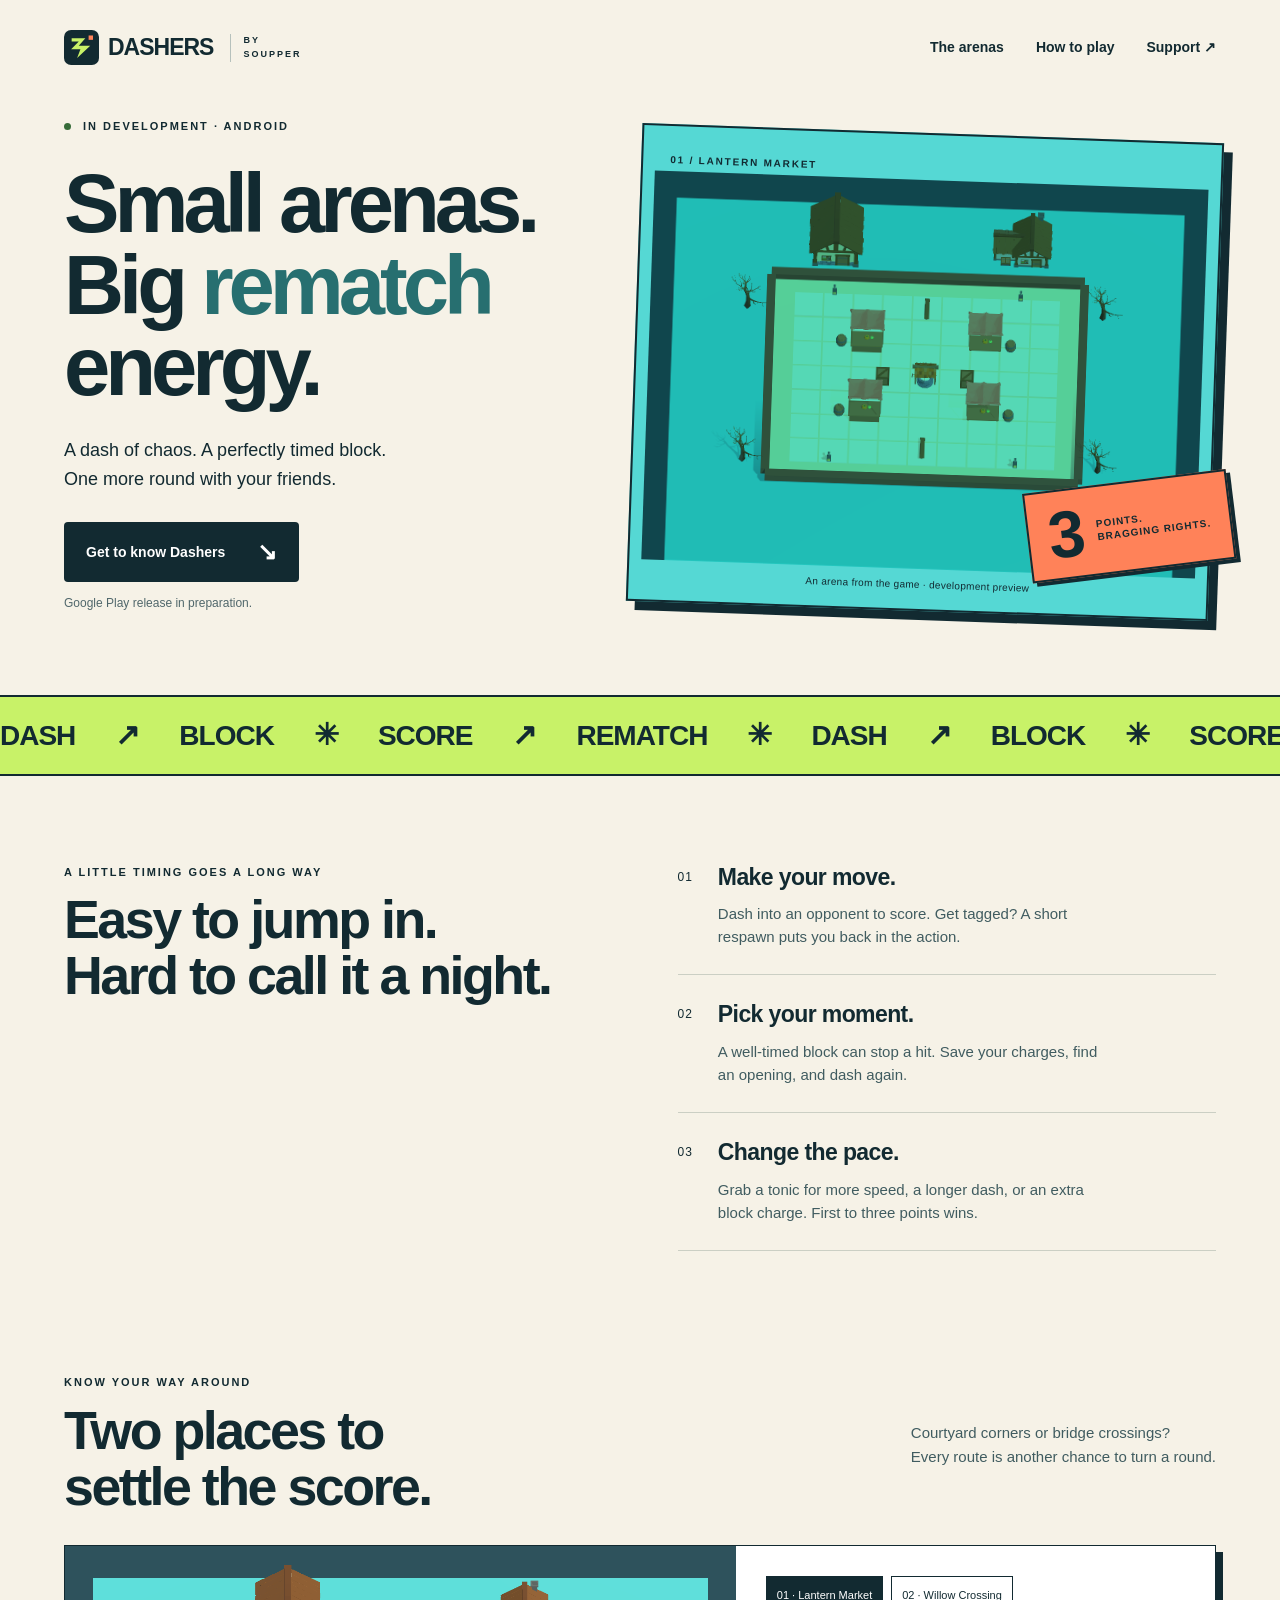
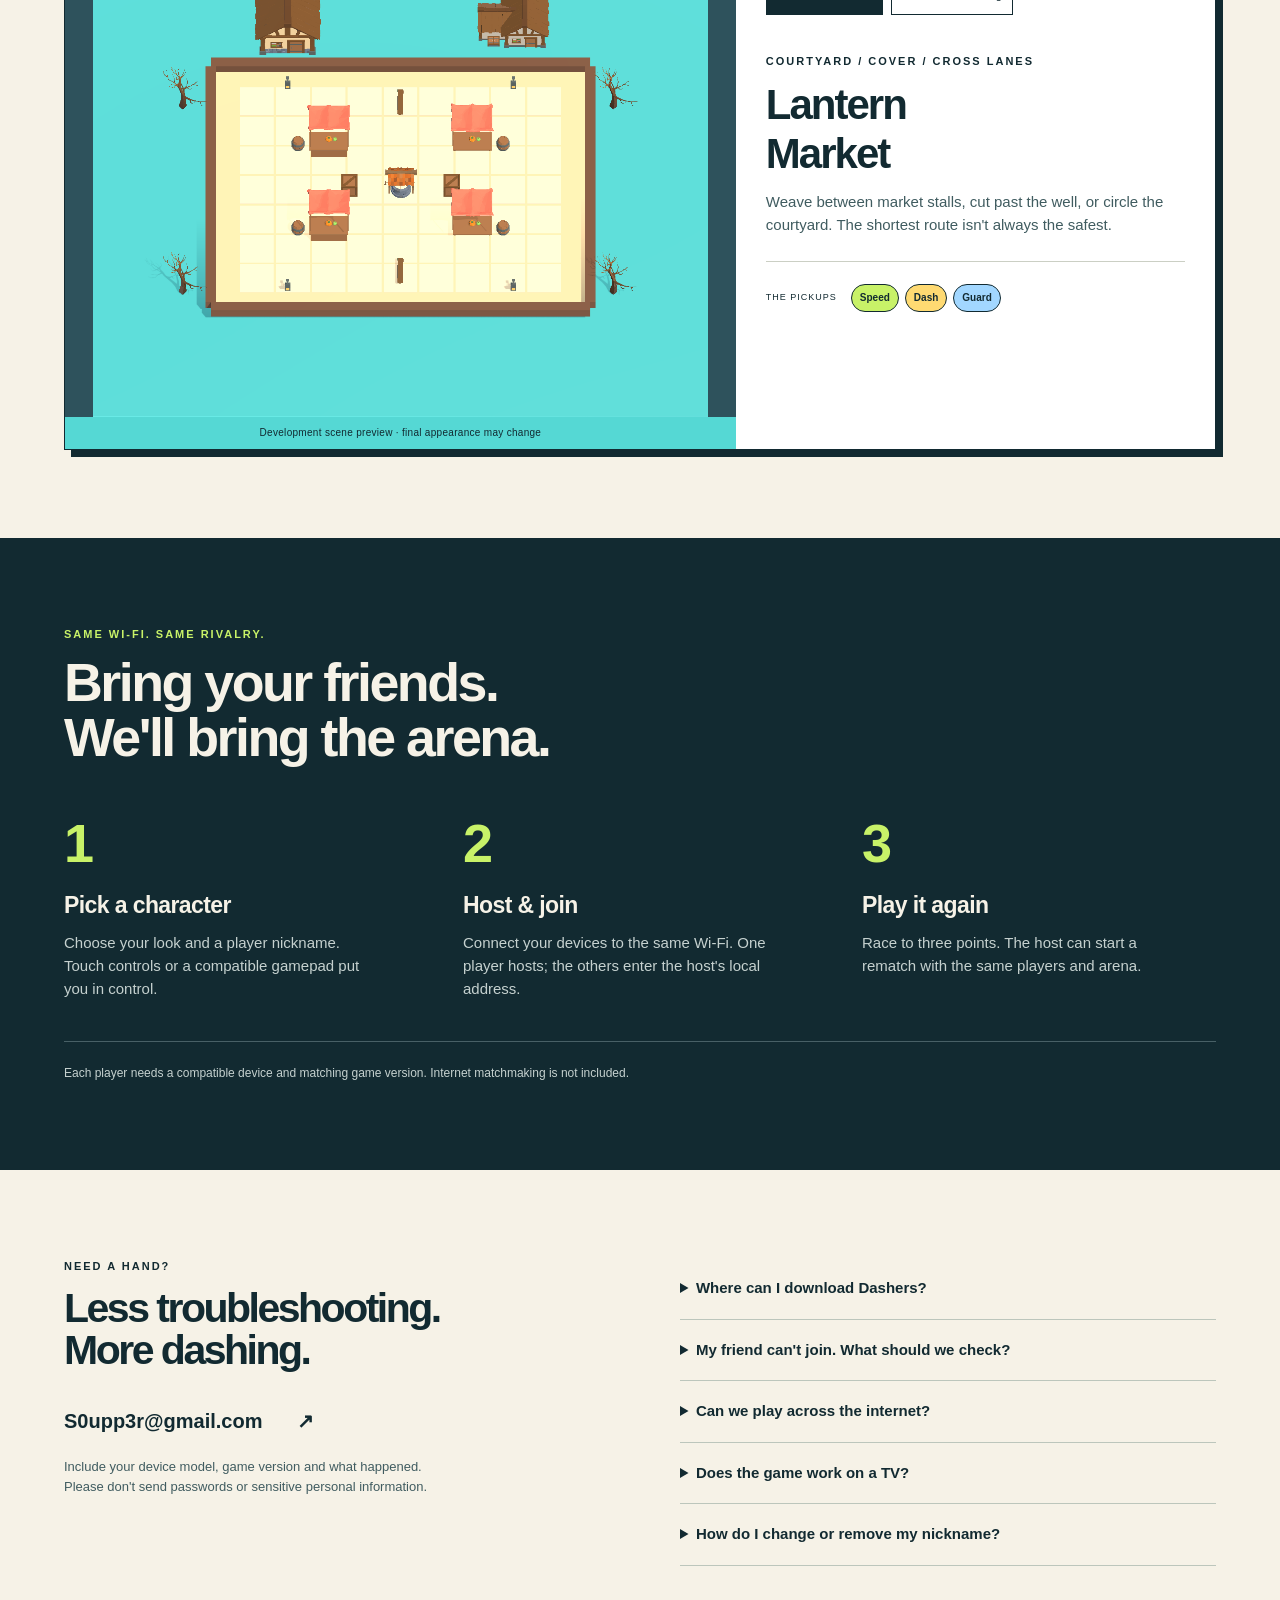
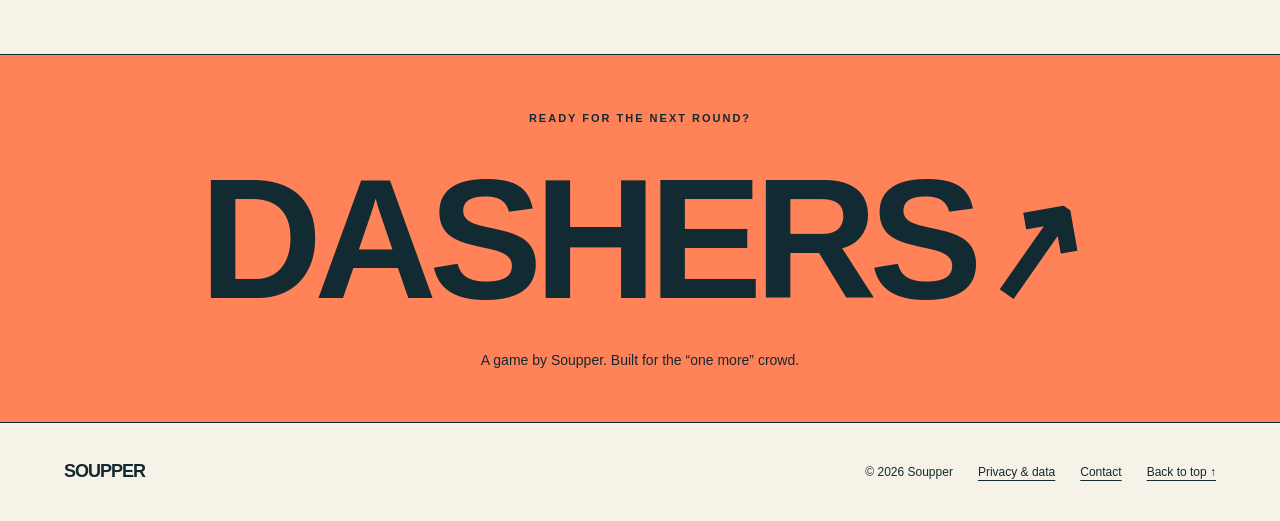
==== docs/index.html @ 2ef4d8c9 "Add Dashers development website and support pages" ====
<!doctype html>
<html lang="en"><head><meta charset="utf-8"><meta name="viewport" content="width=device-width,initial-scale=1"><meta name="theme-color" content="#122a31"><title>Dashers — Dash. Block. Rematch.</title><meta name="description" content="Dashers by Soupper. A colorful local multiplayer arena game for Android. Pick your character, play on the same Wi-Fi, and race to three points."><link rel="icon" href="mark.svg" type="image/svg+xml"><link rel="stylesheet" href="style.css"></head>
<body><a class="skip" href="#main">Skip to content</a><header><a class="brand" href="./" aria-label="Dashers home"><img src="mark.svg" width="35" height="35" alt="">DASHERS<span>BY SOUPPER</span></a><nav aria-label="Main navigation"><a href="#arenas">The arenas</a><a href="#play">How to play</a><a href="#support">Support <span aria-hidden="true">↗</span></a></nav></header>
<main id="main"><section class="hero"><div class="hero-copy"><p class="eyebrow"><span class="dot"></span> IN DEVELOPMENT · ANDROID</p><h1>Small arenas.<br>Big <em>rematch</em><br>energy.</h1><p class="intro">A dash of chaos. A perfectly timed block.<br>One more round with your friends.</p><a class="button" href="#play">Get to know Dashers <span aria-hidden="true">↘</span></a><p class="availability">Google Play release in preparation.</p></div><div class="hero-art"><span class="arena-label">01 / LANTERN MARKET</span><img src="lantern-market.png" alt="Development preview of Lantern Market: four stalls and a well inside a compact courtyard" width="1280" height="900" fetchpriority="high"><div class="score-sticker"><b>3</b><span>POINTS.<br>BRAGGING RIGHTS.</span></div><span class="art-caption">An arena from the game · development preview</span></div></section>
<div class="ticker" aria-label="Dash, block, score, rematch"><span>DASH <i>↗</i> BLOCK <i>✳</i> SCORE <i>↗</i> REMATCH <i>✳</i></span><span aria-hidden="true">DASH <i>↗</i> BLOCK <i>✳</i> SCORE <i>↗</i> REMATCH <i>✳</i></span></div>
<section class="game-loop section"><div><p class="eyebrow">A LITTLE TIMING GOES A LONG WAY</p><h2>Easy to jump in.<br>Hard to call it a night.</h2></div><div class="loop-list"><article><span class="number">01</span><div><h3>Make your move.</h3><p>Dash into an opponent to score. Get tagged? A short respawn puts you back in the action.</p></div></article><article><span class="number">02</span><div><h3>Pick your moment.</h3><p>A well-timed block can stop a hit. Save your charges, find an opening, and dash again.</p></div></article><article><span class="number">03</span><div><h3>Change the pace.</h3><p>Grab a tonic for more speed, a longer dash, or an extra block charge. First to three points wins.</p></div></article></div></section>
<section class="arenas section" id="arenas"><div class="section-heading"><div><p class="eyebrow">KNOW YOUR WAY AROUND</p><h2>Two places to<br>settle the score.</h2></div><p>Courtyard corners or bridge crossings?<br>Every route is another chance to turn a round.</p></div><div class="arena-layout"><div class="arena-visual"><img id="arena-image" src="lantern-market.png" alt="Lantern Market development preview" width="1280" height="900" loading="lazy"><span class="art-caption">Development scene preview · final appearance may change</span></div><div class="arena-details"><div class="map-buttons" role="group" aria-label="Choose an arena preview"><button type="button" class="selected" data-map="market" aria-pressed="true">01 · Lantern Market</button><button type="button" data-map="willow" aria-pressed="false">02 · Willow Crossing</button></div><div aria-live="polite"><p class="eyebrow" id="arena-type">COURTYARD / COVER / CROSS LANES</p><h3 id="arena-name">Lantern<br>Market</h3><p id="arena-description">Weave between market stalls, cut past the well, or circle the courtyard. The shortest route isn't always the safest.</p></div><div class="tonics"><span>THE PICKUPS</span><b class="speed">Speed</b><b class="dash">Dash</b><b class="guard">Guard</b></div></div></div></section>
<section class="play section" id="play"><p class="eyebrow">SAME WI-FI. SAME RIVALRY.</p><h2>Bring your friends.<br>We'll bring the arena.</h2><div class="steps"><article><b>1</b><h3>Pick a character</h3><p>Choose your look and a player nickname. Touch controls or a compatible gamepad put you in control.</p></article><article><b>2</b><h3>Host & join</h3><p>Connect your devices to the same Wi-Fi. One player hosts; the others enter the host's local address.</p></article><article><b>3</b><h3>Play it again</h3><p>Race to three points. The host can start a rematch with the same players and arena.</p></article></div><p class="play-note">Each player needs a compatible device and matching game version. Internet matchmaking is not included.</p></section>
<section class="support section" id="support"><div><p class="eyebrow">NEED A HAND?</p><h2>Less troubleshooting.<br>More dashing.</h2><a class="text-link" href="mailto:S0upp3r@gmail.com?subject=Dashers%20support">S0upp3r@gmail.com <span aria-hidden="true">↗</span></a><p>Include your device model, game version and what happened. Please don't send passwords or sensitive personal information.</p></div><div class="faq"><details><summary>Where can I download Dashers?</summary><p>Dashers is in development. The Google Play release is being prepared; there is no public download available from this page yet.</p></details><details><summary>My friend can't join. What should we check?</summary><p>Use the same Wi-Fi and game version. Enter the host device's local address, not 127.0.0.1. Guest Wi-Fi or client isolation can prevent devices from connecting. Make sure the host has started a game.</p></details><details><summary>Can we play across the internet?</summary><p>The current game uses direct local-network multiplayer. Public matchmaking and relay services are not included.</p></details><details><summary>Does the game work on a TV?</summary><p>On compatible Android phones and receivers, you may be able to mirror your phone screen using the phone's casting settings. This is screen mirroring, not a separate TV app or a separate controller display. Compatibility depends on your devices.</p></details><details><summary>How do I change or remove my nickname?</summary><p>Change the name in the game menu, or choose “Use backup name” to replace it. Clearing the app's storage in Android settings removes locally saved preferences and resets the app.</p></details></div></section>
<section class="closing"><span>READY FOR THE NEXT ROUND?</span><strong>DASHERS<span aria-hidden="true">↗</span></strong><p>A game by Soupper. Built for the “one more” crowd.</p></section></main><footer><a class="brand" href="./">SOUPPER</a><span>© 2026 Soupper</span><a href="privacy.html">Privacy & data</a><a href="mailto:S0upp3r@gmail.com">Contact</a><a href="#main">Back to top ↑</a></footer>
<script>const maps={market:{image:'lantern-market.png',name:'Lantern Market',type:'COURTYARD / COVER / CROSS LANES',description:"Weave between market stalls, cut past the well, or circle the courtyard. The shortest route isn't always the safest."},willow:{image:'willow-crossing.png',name:'Willow Crossing',type:'GARDEN BANKS / THREE BRIDGES / FLANKING ROUTES',description:'Take the center bridge or slip around the sides. Rocks and stumps break up the garden banks, giving every crossing a different angle.'}};document.querySelectorAll('[data-map]').forEach(button=>button.addEventListener('click',()=>{const map=maps[button.dataset.map];document.querySelectorAll('[data-map]').forEach(b=>{b.classList.toggle('selected',b===button);b.setAttribute('aria-pressed',String(b===button));});const image=document.getElementById('arena-image');image.src=map.image;image.alt=map.name+' development preview';document.getElementById('arena-name').textContent=map.name;document.getElementById('arena-type').textContent=map.type;document.getElementById('arena-description').textContent=map.description;}));</script></body></html>
---- docs/style.css ----
:root{--ink:#122a31;--paper:#f6f2e7;--mint:#c8f268;--teal:#55d8d4;--orange:#ff8259;--line:#cbcfc4}*{box-sizing:border-box}html{scroll-behavior:smooth;scroll-padding-top:24px}body{margin:0;background:var(--paper);color:var(--ink);font-family:Arial,Helvetica,sans-serif;line-height:1.55}a{color:inherit}button{font:inherit}a:focus-visible,button:focus-visible,summary:focus-visible{outline:3px solid #c4441a;outline-offset:5px}header{max-width:1440px;margin:auto;padding:30px 5%;display:flex;justify-content:space-between;align-items:center;gap:24px}.brand{display:flex;gap:9px;align-items:center;text-decoration:none;font-weight:900;font-size:23px;letter-spacing:-1px}.brand span{font-size:9px;letter-spacing:2px;max-width:55px;border-left:1px solid #b6c1bc;padding-left:12px;margin-left:8px}nav{display:flex;gap:32px;font-weight:700;font-size:14px}nav a{text-decoration:none}nav a:hover,.text-link:hover{text-decoration:underline}.skip{position:absolute;left:12px;top:-100px;padding:14px;background:white;z-index:9}.skip:focus{top:12px}.hero{max-width:1440px;margin:22px auto 70px;padding:0 5%;display:grid;grid-template-columns:1fr 1.08fr;gap:32px;align-items:center}.eyebrow{font-size:11px;font-weight:800;letter-spacing:2px;line-height:1.6}.dot{display:inline-block;width:7px;height:7px;border-radius:50%;background:#376c39;margin-right:7px}h1,h2,h3,p{margin-top:0}h1{font-size:clamp(48px,6.5vw,91px);font-weight:900;letter-spacing:-5px;line-height:.98;margin:28px 0}h1 em{font-style:normal;color:#276f70}h2{font-size:clamp(32px,4.2vw,56px);letter-spacing:-2.5px;line-height:1.04;font-weight:900}h3{font-size:23px;line-height:1.15;letter-spacing:-.6px;margin-bottom:12px}.intro{font-size:18px;line-height:1.6;margin-bottom:29px}.button{display:inline-flex;align-items:center;gap:32px;background:var(--ink);color:white;text-decoration:none;padding:18px 22px;border-radius:4px;font-size:14px;font-weight:700}.button:hover{background:#276f70}.button span{font-size:24px;line-height:1}.availability{font-size:12px;margin:12px 0;color:#50676b}.hero-art{background:var(--teal);position:relative;transform:rotate(2deg);border:2px solid var(--ink);box-shadow:9px 9px 0 var(--ink);padding:20px 12px 8px;min-width:0}.hero-art>img{display:block;width:100%;height:auto;mix-blend-mode:multiply}.arena-label{display:inline-block;font-size:10px;font-weight:bold;letter-spacing:1.8px;margin:0 15px}.art-caption{display:block;font-size:10px;text-align:center;letter-spacing:.3px;padding:8px}.score-sticker{position:absolute;bottom:45px;right:-24px;display:flex;gap:12px;align-items:center;background:var(--orange);border:2px solid var(--ink);box-shadow:4px 4px 0 var(--ink);transform:rotate(-9deg);padding:10px 19px}.score-sticker b{font-size:66px;line-height:1}.score-sticker span{font-size:10px;line-height:1.3;font-weight:900;letter-spacing:1px}.ticker{background:var(--mint);border-block:2px solid var(--ink);overflow:hidden;display:flex;gap:40px;white-space:nowrap;padding:15px 0;font-size:28px;font-weight:900;letter-spacing:-1px}.ticker span{display:flex;gap:40px;align-items:center}.ticker i{font-style:normal;font-size:30px}.section{padding:88px 5%;max-width:1440px;margin:auto}.game-loop{display:grid;grid-template-columns:1fr 1fr;gap:75px}.loop-list article{display:flex;gap:25px;padding:0 0 26px;margin-bottom:26px;border-bottom:1px solid var(--line)}.loop-list article:last-child{margin-bottom:0}.number{font-size:12px;letter-spacing:1px;padding-top:4px}.loop-list p,.section-heading>p{font-size:15px;max-width:390px;color:#405c60;margin-bottom:0}.arenas{padding-top:35px}.section-heading{display:flex;justify-content:space-between;gap:35px;align-items:center;margin-bottom:30px}.section-heading h2{margin-bottom:0}.arena-layout{display:grid;grid-template-columns:1.4fr 1fr;border:1px solid var(--ink);background:white;box-shadow:7px 7px 0 var(--ink)}.arena-visual{background:#55d8d4;display:flex;flex-direction:column;justify-content:center;min-width:0}.arena-visual img{width:100%;height:auto;display:block}.arena-details{padding:30px}.map-buttons{display:flex;flex-wrap:wrap;gap:8px;margin-bottom:38px}.map-buttons button{font-size:11px;border:1px solid var(--ink);background:transparent;color:var(--ink);padding:10px;cursor:pointer}.map-buttons button.selected{background:var(--ink);color:white}.arena-details h3{font-size:42px;letter-spacing:-2px;max-width:280px}.arena-details p:not(.eyebrow){font-size:15px;color:#405c60}.tonics{display:flex;gap:6px;align-items:center;flex-wrap:wrap;border-top:1px solid var(--line);margin-top:25px;padding-top:22px}.tonics span{font-size:9px;letter-spacing:1px;margin-right:8px}.tonics b{border:1px solid var(--ink);font-size:10px;padding:5px 8px;border-radius:30px}.speed{background:#c8f268}.dash{background:#ffda72}.guard{background:#a2d7ff}.play{background:var(--ink);color:var(--paper);max-width:none;padding-inline:max(5%,calc((100vw - 1296px)/2))}.play>.eyebrow{color:var(--mint)}.steps{display:grid;grid-template-columns:repeat(3,1fr);gap:45px;margin-top:50px}.steps b{display:block;color:var(--mint);font-size:54px;font-weight:900;line-height:1;margin-bottom:22px}.steps p{color:#c5d1cf;font-size:15px;max-width:310px}.play-note{border-top:1px solid #486066;padding-top:22px;margin:25px 0 0;color:#c5d1cf;font-size:12px}.support{display:grid;grid-template-columns:1fr 1fr;gap:80px}.support h2{font-size:41px}.text-link{display:inline-flex;gap:35px;font-weight:bold;font-size:20px;text-decoration:none;margin:0 0 20px}.support>div>p:not(.eyebrow){font-size:13px;color:#405c60;max-width:365px}details{border-bottom:1px solid #bcc6bc;padding:19px 0}summary{cursor:pointer;font-size:15px;font-weight:700;line-height:1.5}details p{font-size:14px;color:#405c60;margin:15px 0 0}.closing{background:var(--orange);padding:50px 5%;text-align:center;border-block:1px solid var(--ink)}.closing>span{font-size:11px;font-weight:bold;letter-spacing:2px}.closing strong{font-weight:900;font-size:clamp(54px,14vw,170px);line-height:1.3;display:block;letter-spacing:-8px}.closing strong span{font-size:.8em;display:inline-block;transform:rotate(-10deg)}.closing p{font-size:14px;margin:0}footer{padding:35px 5%;display:flex;gap:25px;align-items:center;font-size:12px;flex-wrap:wrap}footer .brand{margin-right:auto;font-size:18px}footer a:not(.brand){text-decoration:underline;text-underline-offset:4px}.privacy{max-width:850px;padding:65px 6% 90px;margin:auto}.privacy h1{font-size:54px;letter-spacing:-3px;line-height:1.1}.privacy h2{font-size:27px;letter-spacing:-.8px;margin-top:38px}.privacy p,.privacy li{font-size:16px;line-height:1.7}.notice{padding:20px;background:#e6eddf;border-left:4px solid #276f70}.privacy a{text-underline-offset:3px}@media(max-width:850px){header{padding:22px 6%}.brand span{display:none}nav{gap:18px;font-size:12px}.hero{grid-template-columns:1fr;margin-top:15px;padding:0 7%;gap:35px}h1{font-size:72px;letter-spacing:-4px}.hero-art{margin:0 14px 0 0}.game-loop,.support{grid-template-columns:1fr;gap:28px}.arena-layout{grid-template-columns:1fr}.section-heading{display:block}.section-heading>p{margin-top:20px}.arena-details h3{max-width:none}.map-buttons{margin-bottom:28px}.section{padding:60px 7%}.steps{gap:24px}.closing strong{letter-spacing:-4px}.support h2{font-size:36px}}@media(max-width:500px){header{gap:12px}.brand{font-size:19px}.brand img{width:28px;height:28px}nav{gap:13px}nav a:first-child{display:none}h1{font-size:58px;letter-spacing:-3.7px}.intro{font-size:16px}.hero-art{margin-right:15px}.score-sticker{right:-18px;bottom:30px;padding:7px 12px}.score-sticker b{font-size:47px}.score-sticker span{font-size:8px}.ticker{font-size:22px}.ticker,.ticker span{gap:23px}.steps{grid-template-columns:1fr;gap:25px;margin-top:35px}.steps article{border-top:1px solid #486066;padding-top:20px}.steps b{float:left;font-size:38px;margin:0 20px 35px 0}.steps h3{font-size:20px}.steps p{margin:0}.arena-details{padding:25px}.map-buttons{gap:6px}.map-buttons button{font-size:10px}.closing strong{font-size:58px;letter-spacing:-3px}footer{gap:18px}.privacy h1{font-size:43px}}@media(prefers-reduced-motion:reduce){html{scroll-behavior:auto}}
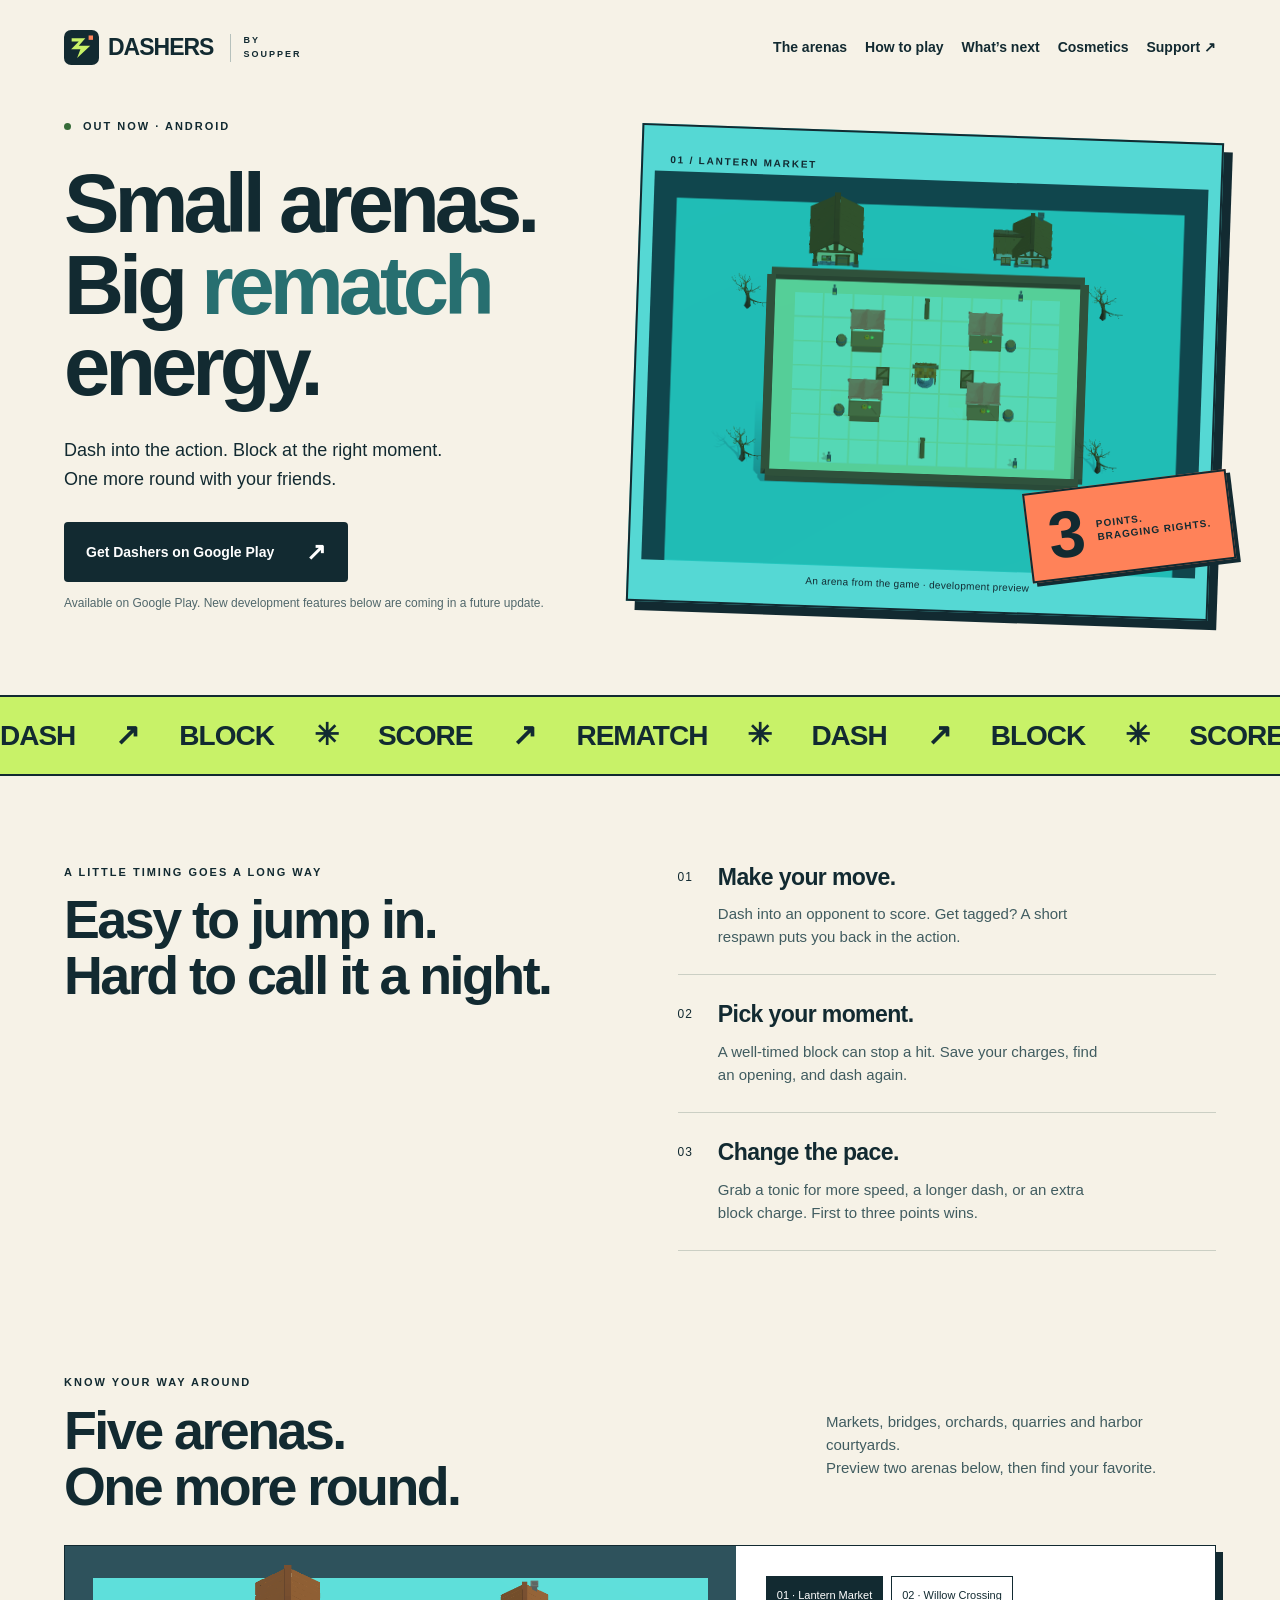
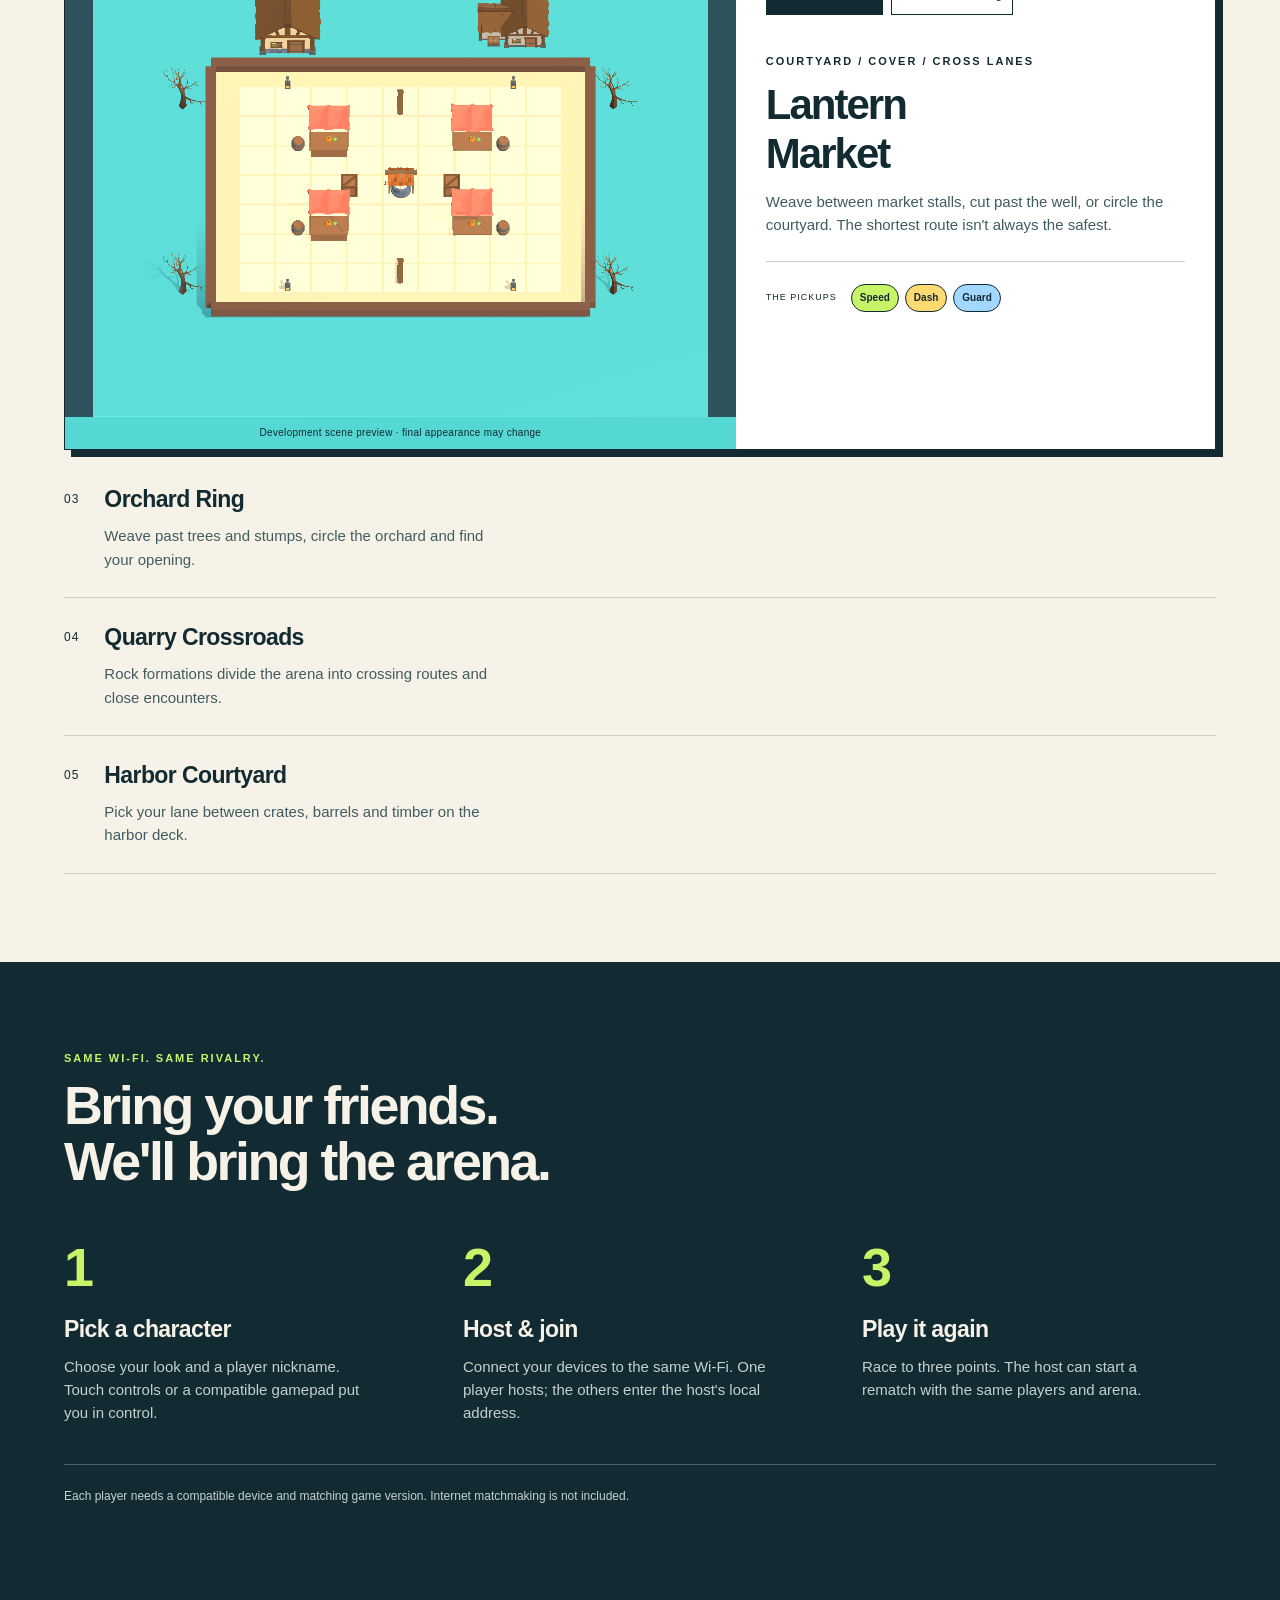
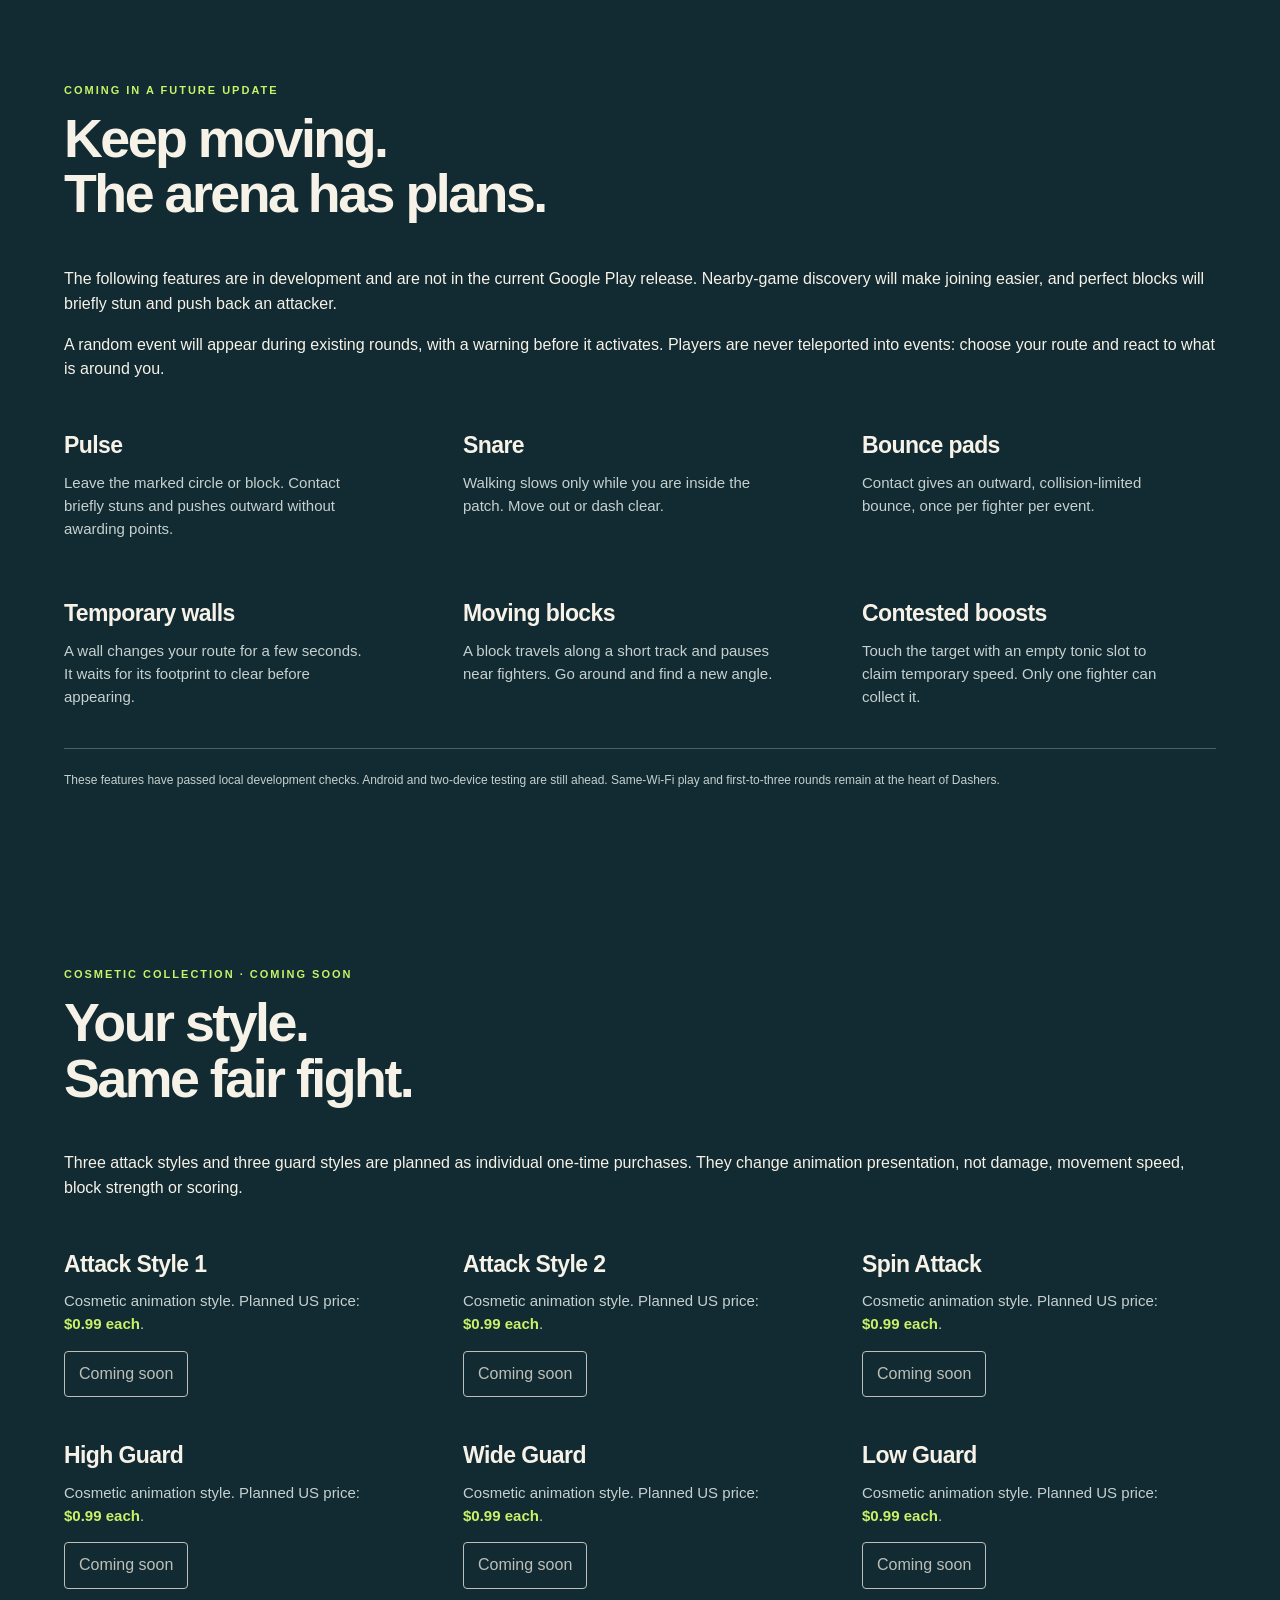
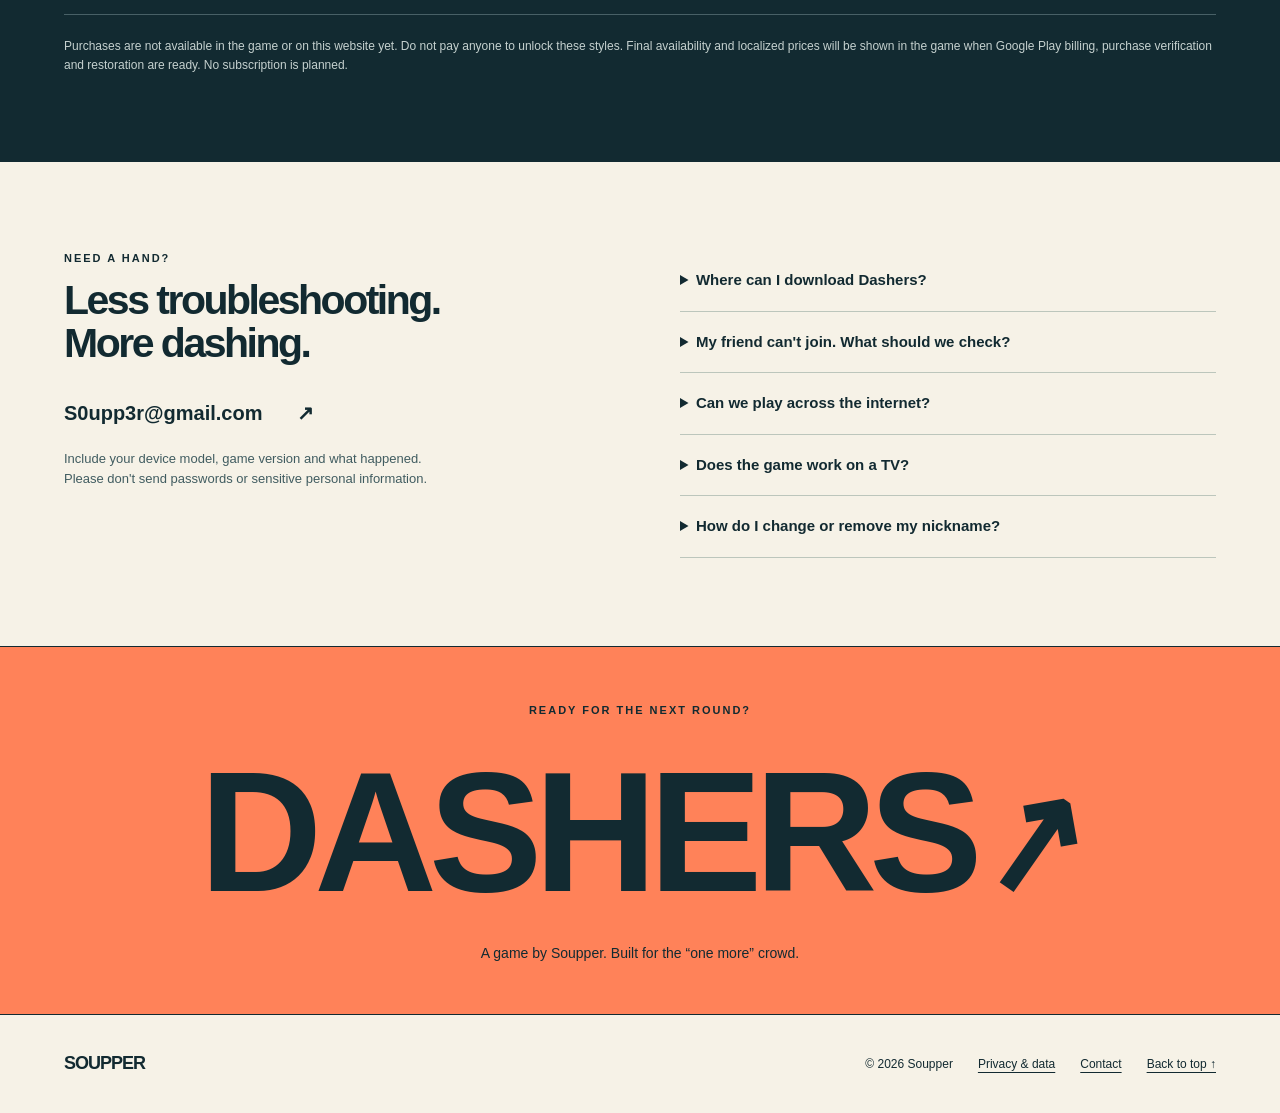
==== commit 7e364bbb: "Announce Dashers launch and prepare future cosmetic catalog" ====
--- a/docs/index.html
+++ b/docs/index.html
@@ -1,11 +1,13 @@
 <!doctype html>
-<html lang="en"><head><meta charset="utf-8"><meta name="viewport" content="width=device-width,initial-scale=1"><meta name="theme-color" content="#122a31"><title>Dashers — Dash. Block. Rematch.</title><meta name="description" content="Dashers by Soupper. A colorful local multiplayer arena game for Android. Pick your character, play on the same Wi-Fi, and race to three points."><link rel="icon" href="mark.svg" type="image/svg+xml"><link rel="stylesheet" href="style.css"></head>
-<body><a class="skip" href="#main">Skip to content</a><header><a class="brand" href="./" aria-label="Dashers home"><img src="mark.svg" width="35" height="35" alt="">DASHERS<span>BY SOUPPER</span></a><nav aria-label="Main navigation"><a href="#arenas">The arenas</a><a href="#play">How to play</a><a href="#support">Support <span aria-hidden="true">↗</span></a></nav></header>
-<main id="main"><section class="hero"><div class="hero-copy"><p class="eyebrow"><span class="dot"></span> IN DEVELOPMENT · ANDROID</p><h1>Small arenas.<br>Big <em>rematch</em><br>energy.</h1><p class="intro">A dash of chaos. A perfectly timed block.<br>One more round with your friends.</p><a class="button" href="#play">Get to know Dashers <span aria-hidden="true">↘</span></a><p class="availability">Google Play release in preparation.</p></div><div class="hero-art"><span class="arena-label">01 / LANTERN MARKET</span><img src="lantern-market.png" alt="Development preview of Lantern Market: four stalls and a well inside a compact courtyard" width="1280" height="900" fetchpriority="high"><div class="score-sticker"><b>3</b><span>POINTS.<br>BRAGGING RIGHTS.</span></div><span class="art-caption">An arena from the game · development preview</span></div></section>
+<html lang="en"><head><meta charset="utf-8"><meta name="viewport" content="width=device-width,initial-scale=1"><meta name="theme-color" content="#122a31"><title>Dashers — Dash. Block. Rematch.</title><meta name="description" content="Dashers by Soupper. A colorful local multiplayer arena game for Android. Pick your character, play on the same Wi-Fi, and race to three points."><link rel="icon" href="mark.svg" type="image/svg+xml"><link rel="stylesheet" href="style.css"><style>nav{flex-wrap:wrap;gap:18px}.steps button[disabled]{cursor:default;opacity:.75}.steps strong{color:var(--mint)}@media(max-width:600px){nav{gap:10px;font-size:11px}nav a[href="#updates"],nav a[href="#play"]{display:none}}</style></head>
+<body><a class="skip" href="#main">Skip to content</a><header><a class="brand" href="./" aria-label="Dashers home"><img src="mark.svg" width="35" height="35" alt="">DASHERS<span>BY SOUPPER</span></a><nav aria-label="Main navigation"><a href="#arenas">The arenas</a><a href="#play">How to play</a><a href="#updates">What’s next</a><a href="#cosmetics">Cosmetics</a><a href="#support">Support <span aria-hidden="true">↗</span></a></nav></header>
+<main id="main"><section class="hero"><div class="hero-copy"><p class="eyebrow"><span class="dot"></span> OUT NOW · ANDROID</p><h1>Small arenas.<br>Big <em>rematch</em><br>energy.</h1><p class="intro">Dash into the action. Block at the right moment.<br>One more round with your friends.</p><a class="button" href="https://play.google.com/store/apps/details?id=com.soupper.dashers">Get Dashers on Google Play <span aria-hidden="true">↗</span></a><p class="availability">Available on Google Play. New development features below are coming in a future update.</p></div><div class="hero-art"><span class="arena-label">01 / LANTERN MARKET</span><img src="lantern-market.png" alt="Development preview of Lantern Market: four stalls and a well inside a compact courtyard" width="1280" height="900" fetchpriority="high"><div class="score-sticker"><b>3</b><span>POINTS.<br>BRAGGING RIGHTS.</span></div><span class="art-caption">An arena from the game · development preview</span></div></section>
 <div class="ticker" aria-label="Dash, block, score, rematch"><span>DASH <i>↗</i> BLOCK <i>✳</i> SCORE <i>↗</i> REMATCH <i>✳</i></span><span aria-hidden="true">DASH <i>↗</i> BLOCK <i>✳</i> SCORE <i>↗</i> REMATCH <i>✳</i></span></div>
 <section class="game-loop section"><div><p class="eyebrow">A LITTLE TIMING GOES A LONG WAY</p><h2>Easy to jump in.<br>Hard to call it a night.</h2></div><div class="loop-list"><article><span class="number">01</span><div><h3>Make your move.</h3><p>Dash into an opponent to score. Get tagged? A short respawn puts you back in the action.</p></div></article><article><span class="number">02</span><div><h3>Pick your moment.</h3><p>A well-timed block can stop a hit. Save your charges, find an opening, and dash again.</p></div></article><article><span class="number">03</span><div><h3>Change the pace.</h3><p>Grab a tonic for more speed, a longer dash, or an extra block charge. First to three points wins.</p></div></article></div></section>
-<section class="arenas section" id="arenas"><div class="section-heading"><div><p class="eyebrow">KNOW YOUR WAY AROUND</p><h2>Two places to<br>settle the score.</h2></div><p>Courtyard corners or bridge crossings?<br>Every route is another chance to turn a round.</p></div><div class="arena-layout"><div class="arena-visual"><img id="arena-image" src="lantern-market.png" alt="Lantern Market development preview" width="1280" height="900" loading="lazy"><span class="art-caption">Development scene preview · final appearance may change</span></div><div class="arena-details"><div class="map-buttons" role="group" aria-label="Choose an arena preview"><button type="button" class="selected" data-map="market" aria-pressed="true">01 · Lantern Market</button><button type="button" data-map="willow" aria-pressed="false">02 · Willow Crossing</button></div><div aria-live="polite"><p class="eyebrow" id="arena-type">COURTYARD / COVER / CROSS LANES</p><h3 id="arena-name">Lantern<br>Market</h3><p id="arena-description">Weave between market stalls, cut past the well, or circle the courtyard. The shortest route isn't always the safest.</p></div><div class="tonics"><span>THE PICKUPS</span><b class="speed">Speed</b><b class="dash">Dash</b><b class="guard">Guard</b></div></div></div></section>
+<section class="arenas section" id="arenas"><div class="section-heading"><div><p class="eyebrow">KNOW YOUR WAY AROUND</p><h2>Five arenas.<br>One more round.</h2></div><p>Markets, bridges, orchards, quarries and harbor courtyards.<br>Preview two arenas below, then find your favorite.</p></div><div class="arena-layout"><div class="arena-visual"><img id="arena-image" src="lantern-market.png" alt="Lantern Market development preview" width="1280" height="900" loading="lazy"><span class="art-caption">Development scene preview · final appearance may change</span></div><div class="arena-details"><div class="map-buttons" role="group" aria-label="Choose an arena preview"><button type="button" class="selected" data-map="market" aria-pressed="true">01 · Lantern Market</button><button type="button" data-map="willow" aria-pressed="false">02 · Willow Crossing</button></div><div aria-live="polite"><p class="eyebrow" id="arena-type">COURTYARD / COVER / CROSS LANES</p><h3 id="arena-name">Lantern<br>Market</h3><p id="arena-description">Weave between market stalls, cut past the well, or circle the courtyard. The shortest route isn't always the safest.</p></div><div class="tonics"><span>THE PICKUPS</span><b class="speed">Speed</b><b class="dash">Dash</b><b class="guard">Guard</b></div></div></div><div class="loop-list" style="margin-top:36px"><article><span class="number">03</span><div><h3>Orchard Ring</h3><p>Weave past trees and stumps, circle the orchard and find your opening.</p></div></article><article><span class="number">04</span><div><h3>Quarry Crossroads</h3><p>Rock formations divide the arena into crossing routes and close encounters.</p></div></article><article><span class="number">05</span><div><h3>Harbor Courtyard</h3><p>Pick your lane between crates, barrels and timber on the harbor deck.</p></div></article></div></section>
 <section class="play section" id="play"><p class="eyebrow">SAME WI-FI. SAME RIVALRY.</p><h2>Bring your friends.<br>We'll bring the arena.</h2><div class="steps"><article><b>1</b><h3>Pick a character</h3><p>Choose your look and a player nickname. Touch controls or a compatible gamepad put you in control.</p></article><article><b>2</b><h3>Host & join</h3><p>Connect your devices to the same Wi-Fi. One player hosts; the others enter the host's local address.</p></article><article><b>3</b><h3>Play it again</h3><p>Race to three points. The host can start a rematch with the same players and arena.</p></article></div><p class="play-note">Each player needs a compatible device and matching game version. Internet matchmaking is not included.</p></section>
-<section class="support section" id="support"><div><p class="eyebrow">NEED A HAND?</p><h2>Less troubleshooting.<br>More dashing.</h2><a class="text-link" href="mailto:S0upp3r@gmail.com?subject=Dashers%20support">S0upp3r@gmail.com <span aria-hidden="true">↗</span></a><p>Include your device model, game version and what happened. Please don't send passwords or sensitive personal information.</p></div><div class="faq"><details><summary>Where can I download Dashers?</summary><p>Dashers is in development. The Google Play release is being prepared; there is no public download available from this page yet.</p></details><details><summary>My friend can't join. What should we check?</summary><p>Use the same Wi-Fi and game version. Enter the host device's local address, not 127.0.0.1. Guest Wi-Fi or client isolation can prevent devices from connecting. Make sure the host has started a game.</p></details><details><summary>Can we play across the internet?</summary><p>The current game uses direct local-network multiplayer. Public matchmaking and relay services are not included.</p></details><details><summary>Does the game work on a TV?</summary><p>On compatible Android phones and receivers, you may be able to mirror your phone screen using the phone's casting settings. This is screen mirroring, not a separate TV app or a separate controller display. Compatibility depends on your devices.</p></details><details><summary>How do I change or remove my nickname?</summary><p>Change the name in the game menu, or choose “Use backup name” to replace it. Clearing the app's storage in Android settings removes locally saved preferences and resets the app.</p></details></div></section>
+<section class="play section" id="updates"><p class="eyebrow">COMING IN A FUTURE UPDATE</p><h2>Keep moving.<br>The arena has plans.</h2><p>The following features are in development and are not in the current Google Play release. Nearby-game discovery will make joining easier, and perfect blocks will briefly stun and push back an attacker.</p><p>A random event will appear during existing rounds, with a warning before it activates. Players are never teleported into events: choose your route and react to what is around you.</p><div class="steps"><article><h3>Pulse</h3><p>Leave the marked circle or block. Contact briefly stuns and pushes outward without awarding points.</p></article><article><h3>Snare</h3><p>Walking slows only while you are inside the patch. Move out or dash clear.</p></article><article><h3>Bounce pads</h3><p>Contact gives an outward, collision-limited bounce, once per fighter per event.</p></article><article><h3>Temporary walls</h3><p>A wall changes your route for a few seconds. It waits for its footprint to clear before appearing.</p></article><article><h3>Moving blocks</h3><p>A block travels along a short track and pauses near fighters. Go around and find a new angle.</p></article><article><h3>Contested boosts</h3><p>Touch the target with an empty tonic slot to claim temporary speed. Only one fighter can collect it.</p></article></div><p class="play-note">These features have passed local development checks. Android and two-device testing are still ahead. Same-Wi-Fi play and first-to-three rounds remain at the heart of Dashers.</p></section><section class="play section" id="cosmetics"><p class="eyebrow">COSMETIC COLLECTION · COMING SOON</p><h2>Your style.<br>Same fair fight.</h2><p>Three attack styles and three guard styles are planned as individual one-time purchases. They change animation presentation, not damage, movement speed, block strength or scoring.</p><div class="steps"><article><h3>Attack Style 1</h3><p>Cosmetic animation style. Planned US price: <strong>$0.99 each</strong>.</p><button type="button" disabled style="padding:10px 14px;border:1px solid currentColor;background:transparent;color:inherit;border-radius:4px">Coming soon</button></article><article><h3>Attack Style 2</h3><p>Cosmetic animation style. Planned US price: <strong>$0.99 each</strong>.</p><button type="button" disabled style="padding:10px 14px;border:1px solid currentColor;background:transparent;color:inherit;border-radius:4px">Coming soon</button></article><article><h3>Spin Attack</h3><p>Cosmetic animation style. Planned US price: <strong>$0.99 each</strong>.</p><button type="button" disabled style="padding:10px 14px;border:1px solid currentColor;background:transparent;color:inherit;border-radius:4px">Coming soon</button></article><article><h3>High Guard</h3><p>Cosmetic animation style. Planned US price: <strong>$0.99 each</strong>.</p><button type="button" disabled style="padding:10px 14px;border:1px solid currentColor;background:transparent;color:inherit;border-radius:4px">Coming soon</button></article><article><h3>Wide Guard</h3><p>Cosmetic animation style. Planned US price: <strong>$0.99 each</strong>.</p><button type="button" disabled style="padding:10px 14px;border:1px solid currentColor;background:transparent;color:inherit;border-radius:4px">Coming soon</button></article><article><h3>Low Guard</h3><p>Cosmetic animation style. Planned US price: <strong>$0.99 each</strong>.</p><button type="button" disabled style="padding:10px 14px;border:1px solid currentColor;background:transparent;color:inherit;border-radius:4px">Coming soon</button></article></div><p class="play-note">Purchases are not available in the game or on this website yet. Do not pay anyone to unlock these styles. Final availability and localized prices will be shown in the game when Google Play billing, purchase verification and restoration are ready. No subscription is planned.</p></section>
+<section class="support section" id="support"><div><p class="eyebrow">NEED A HAND?</p><h2>Less troubleshooting.<br>More dashing.</h2><a class="text-link" href="mailto:S0upp3r@gmail.com?subject=Dashers%20support">S0upp3r@gmail.com <span aria-hidden="true">↗</span></a><p>Include your device model, game version and what happened. Please don't send passwords or sensitive personal information.</p></div><div class="faq"><details><summary>Where can I download Dashers?</summary><p>Dashers is available for Android on <a href="https://play.google.com/store/apps/details?id=com.soupper.dashers">Google Play</a>. Store availability depends on your country and device. Features marked as upcoming on this page are not included in the current release.</p></details><details><summary>My friend can't join. What should we check?</summary><p>Use the same Wi-Fi and game version. Enter the host device's local address, not 127.0.0.1. Guest Wi-Fi or client isolation can prevent devices from connecting. Make sure the host has started a game.</p></details><details><summary>Can we play across the internet?</summary><p>The current game uses direct local-network multiplayer. Public matchmaking and relay services are not included.</p></details><details><summary>Does the game work on a TV?</summary><p>On compatible Android phones and receivers, you may be able to mirror your phone screen using the phone's casting settings. This is screen mirroring, not a separate TV app or a separate controller display. Compatibility depends on your devices.</p></details><details><summary>How do I change or remove my nickname?</summary><p>Change the name in the game menu, or choose “Use backup name” to replace it. Clearing the app's storage in Android settings removes locally saved preferences and resets the app.</p></details></div></section>
 <section class="closing"><span>READY FOR THE NEXT ROUND?</span><strong>DASHERS<span aria-hidden="true">↗</span></strong><p>A game by Soupper. Built for the “one more” crowd.</p></section></main><footer><a class="brand" href="./">SOUPPER</a><span>© 2026 Soupper</span><a href="privacy.html">Privacy & data</a><a href="mailto:S0upp3r@gmail.com">Contact</a><a href="#main">Back to top ↑</a></footer>
 <script>const maps={market:{image:'lantern-market.png',name:'Lantern Market',type:'COURTYARD / COVER / CROSS LANES',description:"Weave between market stalls, cut past the well, or circle the courtyard. The shortest route isn't always the safest."},willow:{image:'willow-crossing.png',name:'Willow Crossing',type:'GARDEN BANKS / THREE BRIDGES / FLANKING ROUTES',description:'Take the center bridge or slip around the sides. Rocks and stumps break up the garden banks, giving every crossing a different angle.'}};document.querySelectorAll('[data-map]').forEach(button=>button.addEventListener('click',()=>{const map=maps[button.dataset.map];document.querySelectorAll('[data-map]').forEach(b=>{b.classList.toggle('selected',b===button);b.setAttribute('aria-pressed',String(b===button));});const image=document.getElementById('arena-image');image.src=map.image;image.alt=map.name+' development preview';document.getElementById('arena-name').textContent=map.name;document.getElementById('arena-type').textContent=map.type;document.getElementById('arena-description').textContent=map.description;}));</script></body></html>
+
